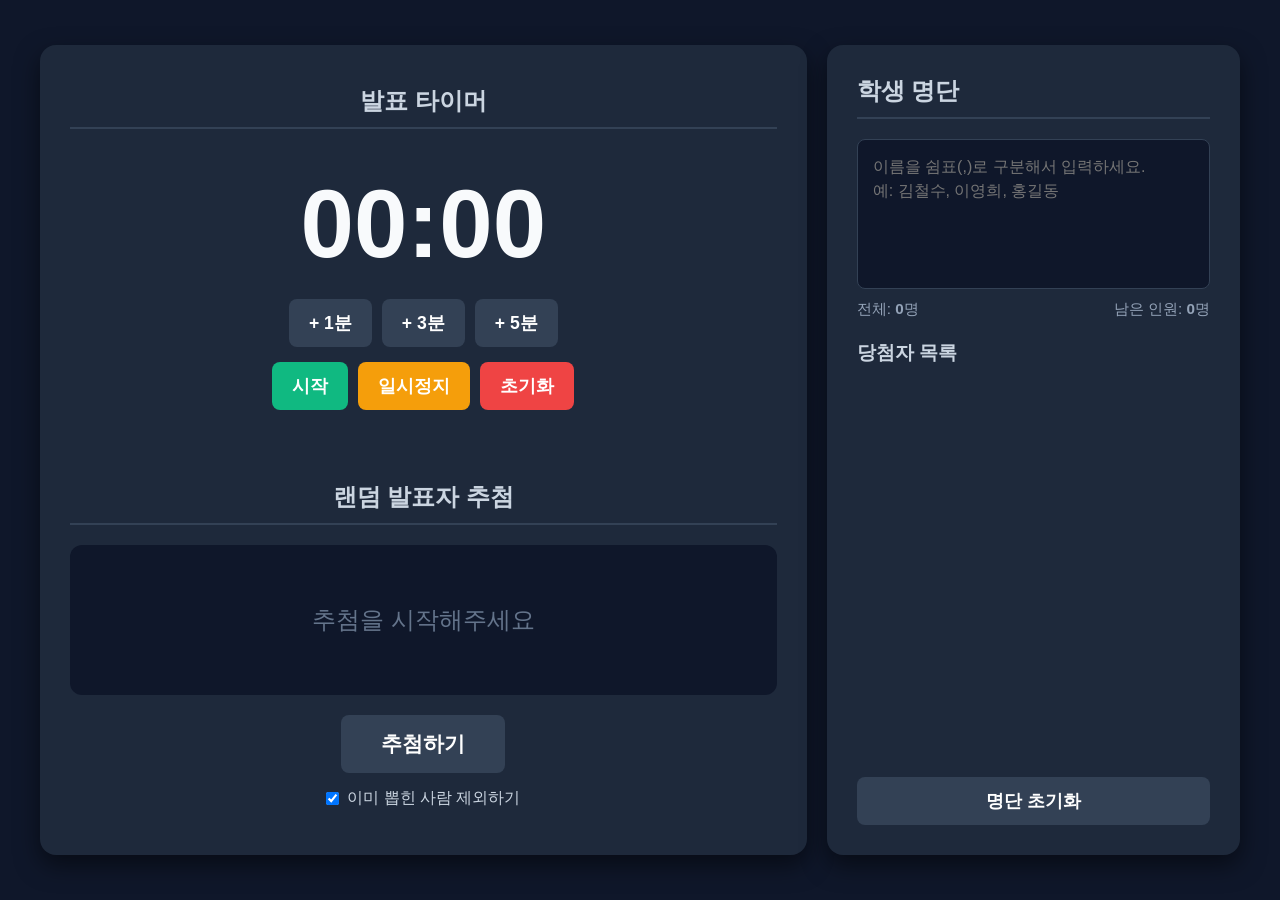
==== index.html @ f682d3d7 "Initial commit" ====
<!DOCTYPE html>
<html lang="ko">
<head>
    <meta charset="UTF-8">
    <meta name="viewport" content="width=device-width, initial-scale=1.0">
    <title>약사고등학교 발표 도우미</title>
    <link rel="stylesheet" href="style.css">
</head>
<body>
    <div class="container">
        <main class="left-panel">
            <div class="timer-section">
                <h2>발표 타이머</h2>
                <div class="timer-display" id="timer-display">00:00</div>
                <div class="timer-controls">
                    <button class="time-btn" data-time="60">+ 1분</button>
                    <button class="time-btn" data-time="180">+ 3분</button>
                    <button class="time-btn" data-time="300">+ 5분</button>
                </div>
                <div class="action-controls">
                    <button id="start-timer" class="action-btn start">시작</button>
                    <button id="pause-timer" class="action-btn pause">일시정지</button>
                    <button id="reset-timer" class="action-btn reset">초기화</button>
                </div>
            </div>

            <div class="picker-section">
                <h2>랜덤 발표자 추첨</h2>
                <div class="picker-display" id="picker-display">
                    <span class="placeholder">추첨을 시작해주세요</span>
                </div>
                <div class="picker-controls">
                    <button id="start-picker" class="action-btn start-picker">추첨하기</button>
                    <label class="exclude-label">
                        <input type="checkbox" id="exclude-picked" checked>
                        이미 뽑힌 사람 제외하기
                    </label>
                </div>
            </div>
        </main>

        <aside class="right-panel">
            <div class="list-section">
                <h2>학생 명단</h2>
                <textarea id="student-input" placeholder="이름을 쉼표(,)로 구분해서 입력하세요.&#10;예: 김철수, 이영희, 홍길동"></textarea>
                <div class="list-status">
                    <span>전체: <strong id="total-count">0</strong>명</span>
                    <span>남은 인원: <strong id="remaining-count">0</strong>명</span>
                </div>
                
                <h3>당첨자 목록</h3>
                <ul id="picked-list" class="picked-list"></ul>
                <button id="reset-list" class="action-btn reset-list">명단 초기화</button>
            </div>
        </aside>
    </div>
    
    <script src="app.js"></script>
</body>
</html>
---- style.css ----
:root {
    --bg-color: #0f172a;
    --panel-bg: #1e293b;
    --text-color: #f8fafc;
    --primary: #3b82f6;
    --primary-hover: #2563eb;
    --danger: #ef4444;
    --danger-hover: #dc2626;
    --success: #10b981;
    --success-hover: #059669;
    --border: #334155;
}

* {
    box-sizing: border-box;
    margin: 0;
    padding: 0;
    font-family: 'Pretendard', 'Malgun Gothic', sans-serif;
}

body {
    background-color: var(--bg-color);
    color: var(--text-color);
    min-height: 100vh;
    display: flex;
    justify-content: center;
    align-items: center;
    padding: 20px;
}

.container {
    display: flex;
    gap: 20px;
    width: 100%;
    max-width: 1200px;
    height: 90vh;
}

.left-panel, .right-panel {
    background-color: var(--panel-bg);
    border-radius: 16px;
    padding: 30px;
    box-shadow: 0 10px 25px rgba(0,0,0,0.5);
    display: flex;
    flex-direction: column;
}

.left-panel {
    flex: 2;
    gap: 30px;
}

.right-panel {
    flex: 1;
}

h2 {
    font-size: 1.5rem;
    margin-bottom: 20px;
    color: #cbd5e1;
    border-bottom: 2px solid var(--border);
    padding-bottom: 10px;
}

/* Timer */
.timer-section {
    text-align: center;
    flex: 1;
    display: flex;
    flex-direction: column;
    justify-content: center;
}

.timer-display {
    font-size: 6rem;
    font-weight: bold;
    margin: 20px 0;
    font-variant-numeric: tabular-nums;
}

.timer-display.danger {
    color: var(--danger);
    animation: blink 0.5s infinite alternate;
}

@keyframes blink {
    from { opacity: 1; }
    to { opacity: 0.3; }
}

.timer-controls, .action-controls {
    display: flex;
    gap: 10px;
    justify-content: center;
    margin-bottom: 15px;
}

button {
    border: none;
    border-radius: 8px;
    padding: 12px 20px;
    font-size: 1.1rem;
    font-weight: 600;
    cursor: pointer;
    transition: all 0.2s ease;
    color: white;
}

button:active {
    transform: scale(0.95);
}

.time-btn { background-color: var(--border); }
.time-btn:hover { background-color: #475569; }

.action-btn.start { background-color: var(--success); }
.action-btn.start:hover { background-color: var(--success-hover); }

.action-btn.pause { background-color: #f59e0b; }
.action-btn.pause:hover { background-color: #d97706; }

.action-btn.reset { background-color: var(--danger); }
.action-btn.reset:hover { background-color: var(--danger-hover); }

/* Picker */
.picker-section {
    flex: 1;
    display: flex;
    flex-direction: column;
    justify-content: center;
    text-align: center;
}

.picker-display {
    height: 150px;
    display: flex;
    align-items: center;
    justify-content: center;
    font-size: 4rem;
    font-weight: bold;
    background-color: var(--bg-color);
    border-radius: 12px;
    margin-bottom: 20px;
    overflow: hidden;
    color: #fcd34d;
}

.picker-display.rolling {
    color: #94a3b8;
    animation: jitter 0.1s infinite;
}

.picker-display.winner {
    animation: bounceIn 0.8s cubic-bezier(0.175, 0.885, 0.32, 1.275);
    color: #34d399;
}

@keyframes jitter {
    0% { transform: translateY(2px); }
    50% { transform: translateY(-2px); }
    100% { transform: translateY(0); }
}

@keyframes bounceIn {
    0% { transform: scale(0.3); opacity: 0; }
    50% { transform: scale(1.1); opacity: 1; }
    70% { transform: scale(0.9); }
    100% { transform: scale(1); }
}

.placeholder {
    font-size: 1.5rem;
    color: #64748b;
    font-weight: normal;
}

.start-picker {
    background-color: var(--primary);
    padding: 15px 40px;
    font-size: 1.3rem;
}
.start-picker:hover { background-color: var(--primary-hover); }
.start-picker:disabled {
    background-color: var(--border);
    cursor: not-allowed;
    transform: none;
}

.picker-controls {
    display: flex;
    flex-direction: column;
    align-items: center;
    gap: 15px;
}

.exclude-label {
    cursor: pointer;
    color: #cbd5e1;
    display: flex;
    align-items: center;
    gap: 8px;
}

/* List */
.list-section {
    display: flex;
    flex-direction: column;
    height: 100%;
}

textarea {
    width: 100%;
    height: 150px;
    background-color: var(--bg-color);
    border: 1px solid var(--border);
    color: var(--text-color);
    padding: 15px;
    border-radius: 8px;
    resize: none;
    font-size: 1rem;
    line-height: 1.5;
    margin-bottom: 10px;
}

textarea:focus {
    outline: none;
    border-color: var(--primary);
}

.list-status {
    display: flex;
    justify-content: space-between;
    color: #94a3b8;
    margin-bottom: 20px;
    font-size: 0.95rem;
}

h3 {
    font-size: 1.2rem;
    margin-bottom: 15px;
    color: #cbd5e1;
}

.picked-list {
    list-style: none;
    flex: 1;
    overflow-y: auto;
    margin-bottom: 20px;
}

.picked-list li {
    background-color: var(--bg-color);
    padding: 10px 15px;
    border-radius: 6px;
    margin-bottom: 8px;
    display: flex;
    justify-content: space-between;
    align-items: center;
}

.picked-number {
    color: #64748b;
    font-size: 0.9rem;
}

.reset-list {
    background-color: var(--border);
    width: 100%;
}
.reset-list:hover { background-color: #475569; }

/* Responsive */
@media (max-width: 768px) {
    .container {
        flex-direction: column;
        height: auto;
    }
    .timer-display { font-size: 4rem; }
    .picker-display { height: 120px; font-size: 3rem; }
}
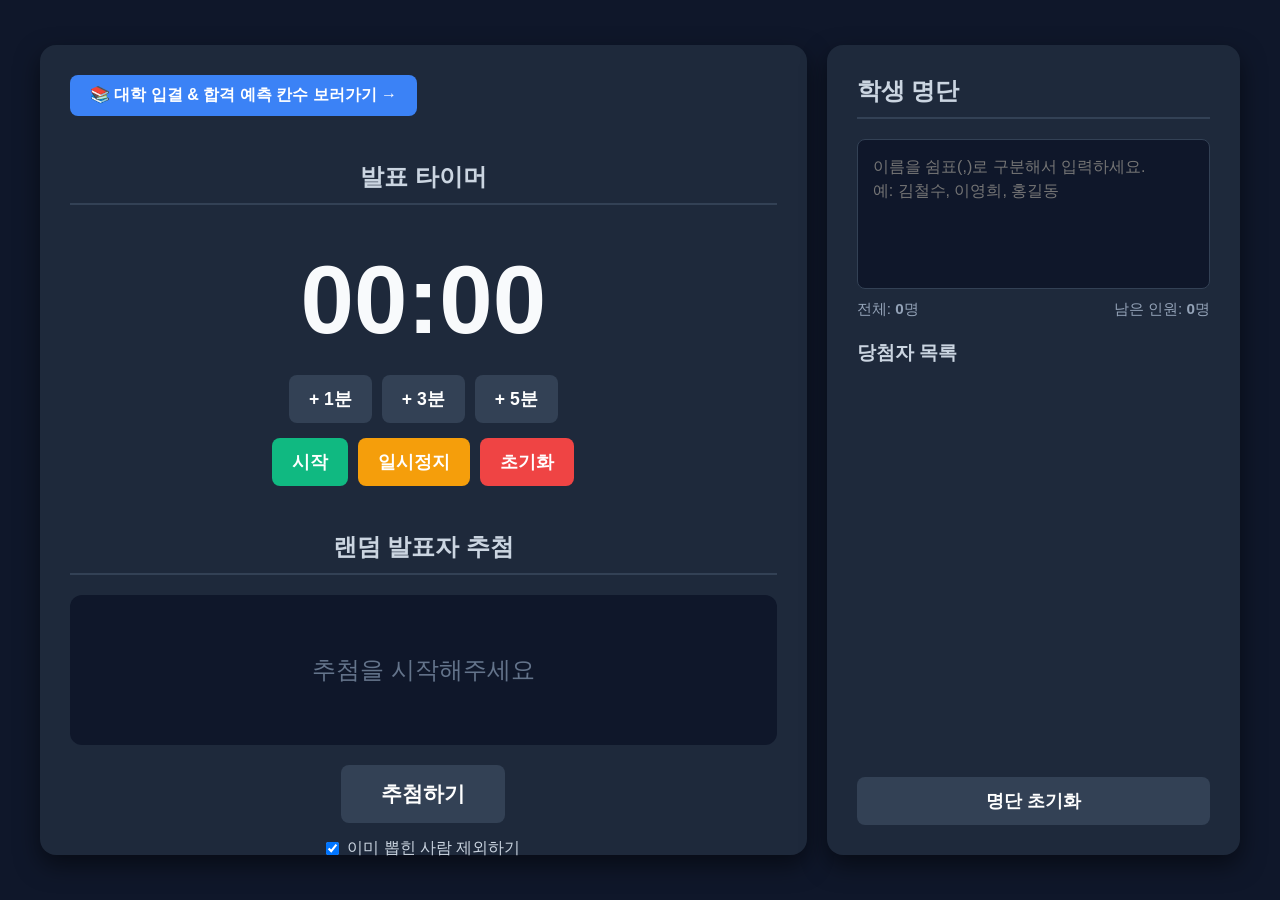
==== commit 1f1179c0: "Add KPI Dashboard and Univ Admission apps" ====
--- a/index.html
+++ b/index.html
@@ -9,6 +9,9 @@
 <body>
     <div class="container">
         <main class="left-panel">
+            <div style="margin-bottom: 15px; text-align: left;">
+                <a href="univ.html" style="background-color: var(--primary); color: white; padding: 10px 20px; border-radius: 8px; text-decoration: none; font-weight: bold; font-size: 1rem; display: inline-block; transition: 0.2s;" onmouseover="this.style.transform='scale(0.95)'" onmouseout="this.style.transform='scale(1)'">📚 대학 입결 & 합격 예측 칸수 보러가기 →</a>
+            </div>
             <div class="timer-section">
                 <h2>발표 타이머</h2>
                 <div class="timer-display" id="timer-display">00:00</div>
